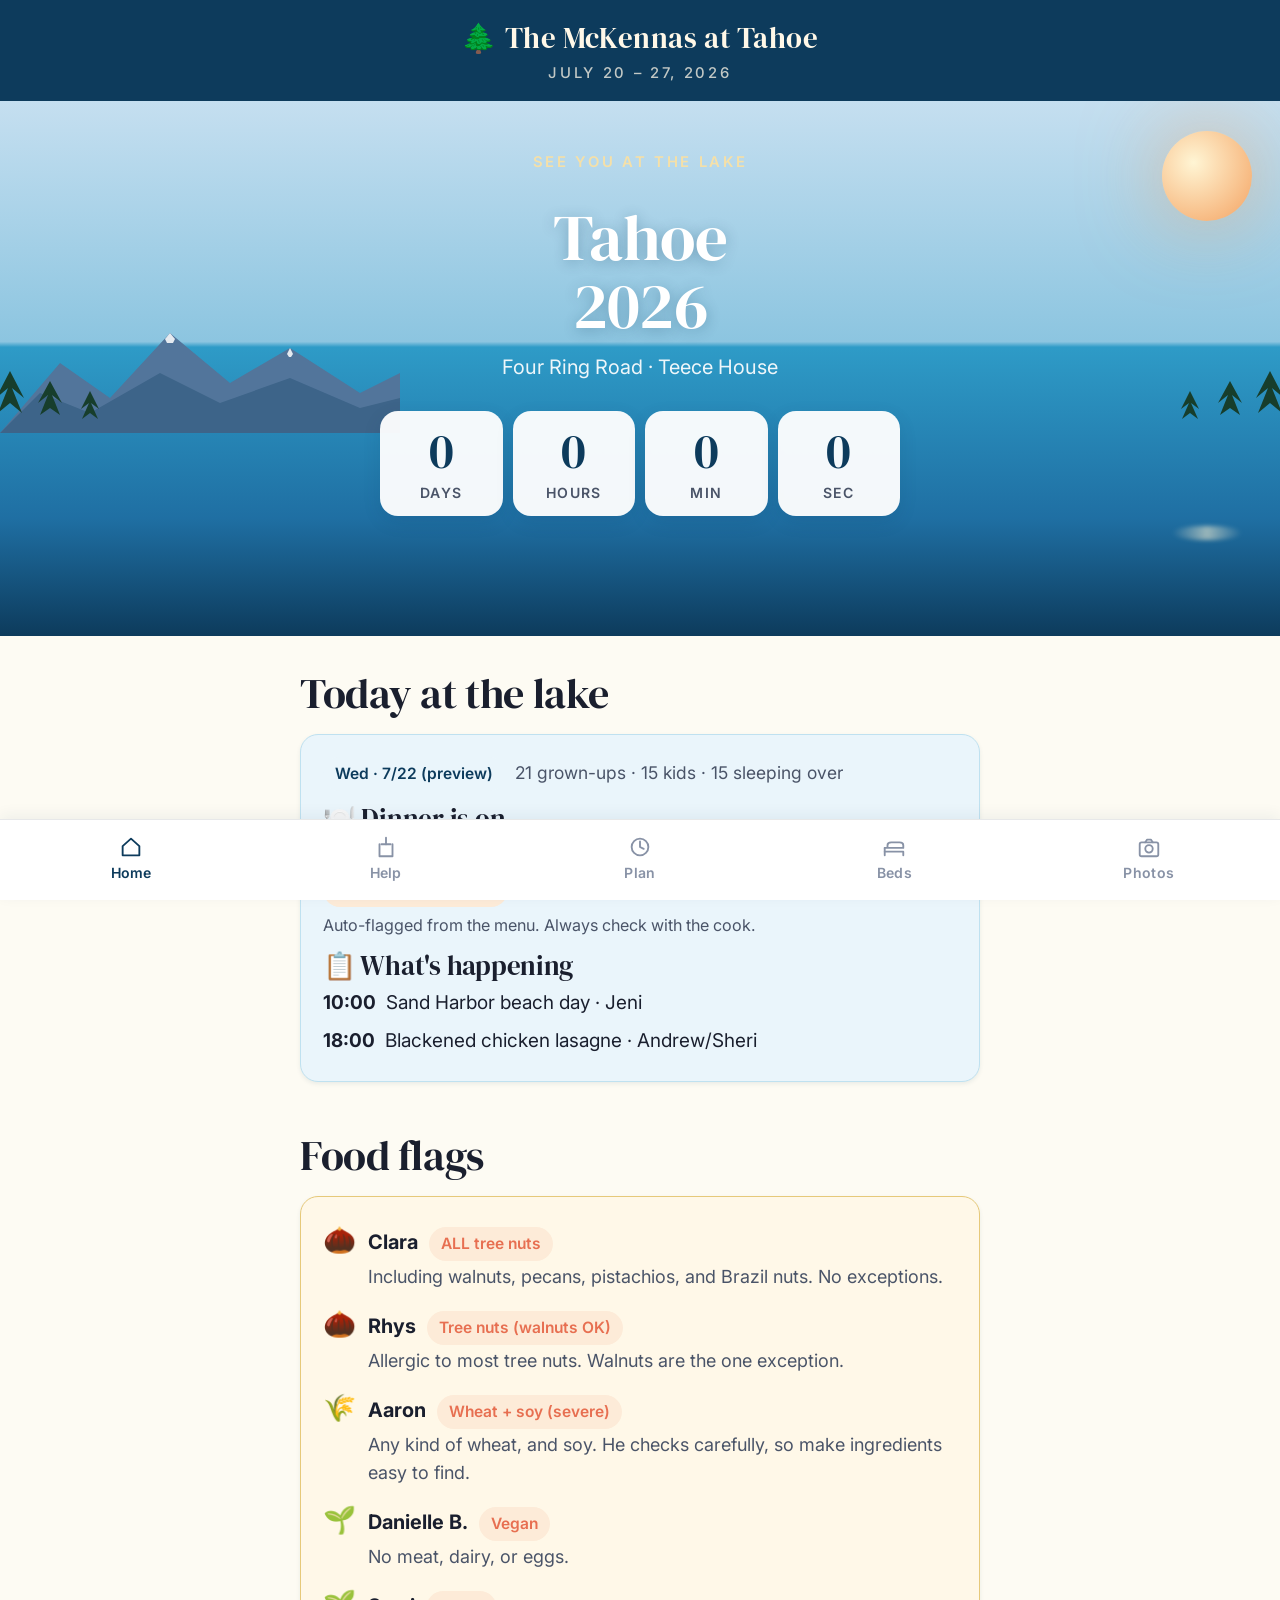
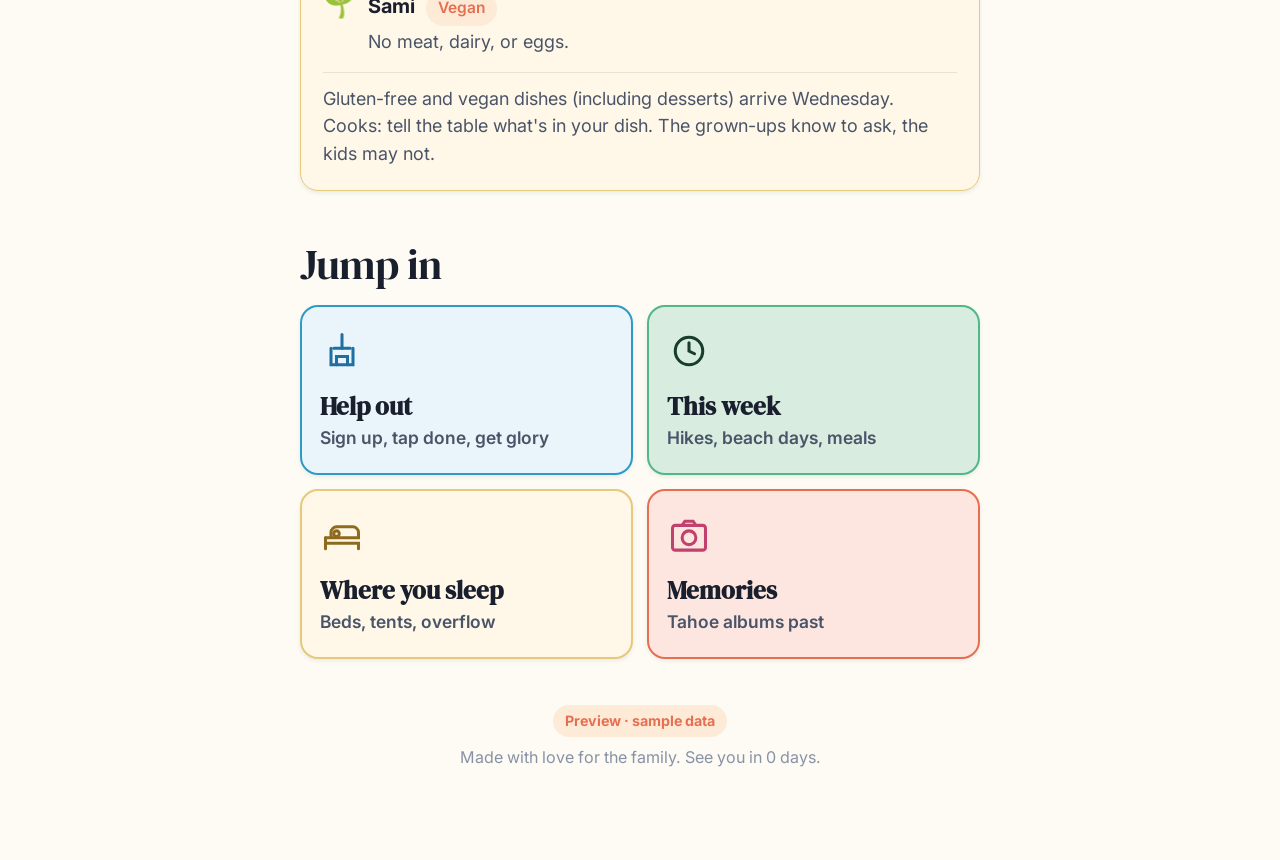
==== index.html @ e863adc7 "Add McKennas Tahoe family reunion site Co-Authored-By: Claude Fable 5 <noreply@anthropic.com>" ====
<!DOCTYPE html>
<html lang="en">
<head>
  <meta charset="UTF-8">
  <meta name="viewport" content="width=device-width, initial-scale=1.0, maximum-scale=5">
  <meta name="theme-color" content="#0d3b5c">
  <title>Tahoe 2026</title>
  <link rel="preconnect" href="https://fonts.googleapis.com">
  <link rel="preconnect" href="https://fonts.gstatic.com" crossorigin>
  <link href="https://fonts.googleapis.com/css2?family=DM+Serif+Display:ital@0;1&family=Inter:wght@400;500;600;700;800&display=swap" rel="stylesheet">
  <link rel="stylesheet" href="styles.css">
</head>
<body>

<header class="topbar">
  <div class="brand">🌲 The McKennas at Tahoe
    <span class="brand-sub">July 20 – 27, 2026</span>
  </div>
</header>

<section class="hero-scene">
  <!-- mountain silhouettes -->
  <svg class="mountains" viewBox="0 0 400 130" preserveAspectRatio="none" xmlns="http://www.w3.org/2000/svg">
    <path d="M 0 130 L 60 60 L 110 95 L 170 30 L 230 80 L 290 45 L 360 90 L 400 70 L 400 130 Z" fill="#52759b" />
    <path d="M 0 130 L 40 90 L 90 110 L 160 70 L 220 100 L 290 75 L 360 105 L 400 95 L 400 130 Z" fill="#3d6489" />
    <!-- snow caps -->
    <path d="M 165 36 L 170 30 L 175 36 L 173 40 L 167 40 Z" fill="#fff" opacity="0.85" />
    <path d="M 287 51 L 290 45 L 293 51 L 291 54 L 289 54 Z" fill="#fff" opacity="0.85" />
  </svg>

  <!-- pine silhouettes -->
  <svg class="pines-left" viewBox="0 0 120 80" xmlns="http://www.w3.org/2000/svg">
    <g fill="#173e2c">
      <path d="M 20 80 L 20 50 L 8 60 L 18 35 L 6 45 L 20 18 L 34 45 L 22 35 L 32 60 L 20 50 Z"/>
      <path d="M 60 80 L 60 55 L 50 62 L 58 42 L 48 50 L 60 28 L 72 50 L 62 42 L 70 62 L 60 55 Z"/>
      <path d="M 100 80 L 100 60 L 92 66 L 99 50 L 91 56 L 100 38 L 109 56 L 101 50 L 108 66 L 100 60 Z"/>
    </g>
  </svg>
  <svg class="pines-right" viewBox="0 0 120 80" xmlns="http://www.w3.org/2000/svg">
    <g fill="#173e2c">
      <path d="M 20 80 L 20 60 L 12 66 L 19 50 L 11 56 L 20 38 L 29 56 L 21 50 L 28 66 L 20 60 Z"/>
      <path d="M 60 80 L 60 55 L 50 62 L 58 42 L 48 50 L 60 28 L 72 50 L 62 42 L 70 62 L 60 55 Z"/>
      <path d="M 100 80 L 100 50 L 88 60 L 98 35 L 86 45 L 100 18 L 114 45 L 102 35 L 112 60 L 100 50 Z"/>
    </g>
  </svg>

  <div class="eyebrow">See you at the lake</div>
  <h1>Tahoe<br>2026</h1>
  <p class="tagline">Four Ring Road · Teece House</p>

  <div class="countdown" id="countdown">
    <div class="unit"><div class="num" id="cd-d">—</div><div class="label">Days</div></div>
    <div class="unit"><div class="num" id="cd-h">—</div><div class="label">Hours</div></div>
    <div class="unit"><div class="num" id="cd-m">—</div><div class="label">Min</div></div>
    <div class="unit"><div class="num" id="cd-s">—</div><div class="label">Sec</div></div>
  </div>
</section>

<main class="shell">

  <section class="section">
    <div class="section-title">
      <h2>Today at the lake</h2>
    </div>
    <div class="card sky">
      <div style="display:flex; align-items: baseline; gap: 10px; margin-bottom: 14px;">
        <span class="pill" id="today-pill">—</span>
        <span style="color: var(--ink-soft); font-size: 0.92rem;" id="today-headcount">—</span>
      </div>
      <h3 style="margin-bottom: 4px;">🍽️ Dinner is on…</h3>
      <p style="font-size: 1.1rem; color: var(--ink); margin-bottom: 4px;" id="dinner-lead">—</p>
      <div id="dinner-allergens" style="margin-bottom: 14px;"></div>
      <h3 style="margin-bottom: 4px;">📋 What's happening</h3>
      <div id="today-plan" style="font-size: 1rem; color: var(--ink);"></div>
    </div>
  </section>

  <section class="section">
    <div class="section-title">
      <h2>Food flags</h2>
    </div>
    <div class="card cream">
      <div id="dietary-list" style="display: flex; flex-direction: column; gap: 12px;"></div>
      <p id="dietary-note" style="margin-top: 16px; font-size: 0.95rem; border-top: 1px solid var(--line); padding-top: 12px;"></p>
    </div>
  </section>

  <section class="section">
    <div class="section-title">
      <h2>Jump in</h2>
    </div>
    <div class="tiles">
      <a class="tile blue" href="chores.html">
        <svg class="tile-ico" viewBox="0 0 32 32" fill="none" stroke="#1f6fa3" stroke-width="2.2" stroke-linecap="round">
          <path d="M 16 4 L 16 14"/>
          <path d="M 10 14 L 22 14"/>
          <path d="M 8 14 L 8 26 L 24 26 L 24 14"/>
          <path d="M 12 26 L 12 20 L 20 20 L 20 26"/>
        </svg>
        <div class="tile-title">Help out</div>
        <div class="tile-sub">Sign up, tap done, get glory</div>
      </a>
      <a class="tile pine" href="schedule.html">
        <svg class="tile-ico" viewBox="0 0 32 32" fill="none" stroke="#173e2c" stroke-width="2.2" stroke-linecap="round">
          <circle cx="16" cy="16" r="10"/>
          <path d="M 16 10 L 16 16 L 20 18"/>
        </svg>
        <div class="tile-title">This week</div>
        <div class="tile-sub">Hikes, beach days, meals</div>
      </a>
      <a class="tile sand" href="lodging.html">
        <svg class="tile-ico" viewBox="0 0 32 32" fill="none" stroke="#8e6a1f" stroke-width="2.2" stroke-linecap="round">
          <path d="M 4 22 L 28 22 L 28 26"/>
          <path d="M 4 18 L 4 26"/>
          <path d="M 4 18 L 28 18 L 28 14 C 28 12 26 10 24 10 L 12 10 C 10 10 8 12 8 14 L 8 18"/>
          <circle cx="12" cy="15" r="2"/>
        </svg>
        <div class="tile-title">Where you sleep</div>
        <div class="tile-sub">Beds, tents, overflow</div>
      </a>
      <a class="tile coral" href="photos.html">
        <svg class="tile-ico" viewBox="0 0 32 32" fill="none" stroke="#c1416e" stroke-width="2.2" stroke-linecap="round">
          <rect x="4" y="9" width="24" height="18" rx="2"/>
          <path d="M 11 9 L 13 6 L 19 6 L 21 9"/>
          <circle cx="16" cy="18" r="5"/>
        </svg>
        <div class="tile-title">Memories</div>
        <div class="tile-sub">Tahoe albums past</div>
      </a>
    </div>
  </section>

  <footer class="foot">
    <div id="mock-tag-foot" class="mock-tag" hidden>Preview · sample data</div>
    <div>Made with love for the family. See you in <span id="cd-days-foot">—</span> days.</div>
  </footer>

</main>

<nav class="tabbar">
  <a class="tab active" href="index.html">
    <svg viewBox="0 0 28 28" fill="none" stroke="currentColor" stroke-width="2" stroke-linecap="round" stroke-linejoin="round"><path d="M 5 13 L 14 5 L 23 13 L 23 23 L 5 23 Z"/></svg>
    <span class="tab-label">Home</span>
  </a>
  <a class="tab" href="chores.html">
    <svg viewBox="0 0 28 28" fill="none" stroke="currentColor" stroke-width="2" stroke-linecap="round" stroke-linejoin="round"><path d="M 14 4 L 14 11"/><path d="M 9 11 L 19 11"/><path d="M 7 11 L 7 24 L 21 24 L 21 11"/></svg>
    <span class="tab-label">Help</span>
  </a>
  <a class="tab" href="schedule.html">
    <svg viewBox="0 0 28 28" fill="none" stroke="currentColor" stroke-width="2" stroke-linecap="round" stroke-linejoin="round"><circle cx="14" cy="14" r="9"/><path d="M 14 8 L 14 14 L 18 16"/></svg>
    <span class="tab-label">Plan</span>
  </a>
  <a class="tab" href="lodging.html">
    <svg viewBox="0 0 28 28" fill="none" stroke="currentColor" stroke-width="2" stroke-linecap="round" stroke-linejoin="round"><path d="M 4 19 L 24 19 L 24 23"/><path d="M 4 15 L 4 23"/><path d="M 4 15 L 24 15 L 24 12 C 24 10 22 9 20 9 L 11 9 C 9 9 7 10 7 12 L 7 15"/></svg>
    <span class="tab-label">Beds</span>
  </a>
  <a class="tab" href="photos.html">
    <svg viewBox="0 0 28 28" fill="none" stroke="currentColor" stroke-width="2" stroke-linecap="round" stroke-linejoin="round"><rect x="4" y="9" width="20" height="15" rx="2"/><path d="M 10 9 L 12 6 L 16 6 L 18 9"/><circle cx="14" cy="16" r="4"/></svg>
    <span class="tab-label">Photos</span>
  </a>
</nav>

<script src="config.js"></script>
<script src="data.js"></script>
<script>
  (async function () {
    const cfg = window.TAHOE_CONFIG;
    const data = await window.TAHOE_DATA.fetchAll();

    const target = new Date(cfg.startDate + "T16:00:00-07:00");
    function tick() {
      const diff = target - new Date();
      const set = (id, v) => { const el = document.getElementById(id); if (el) el.textContent = v; };
      if (diff <= 0) { set("cd-d", 0); set("cd-h", 0); set("cd-m", 0); set("cd-s", 0); set("cd-days-foot", 0); return; }
      const d = Math.floor(diff / 86400000);
      const h = Math.floor((diff / 3600000) % 24);
      const m = Math.floor((diff / 60000) % 60);
      const s = Math.floor((diff / 1000) % 60);
      set("cd-d", d); set("cd-h", h); set("cd-m", m); set("cd-s", s); set("cd-days-foot", d);
    }
    tick(); setInterval(tick, 1000);

    if (data.mock) document.getElementById("mock-tag-foot").hidden = false;

    const realTodayIso = new Date().toISOString().slice(0, 10);
    const inReunion = realTodayIso >= cfg.startDate && realTodayIso <= cfg.endDate;
    const todayIso = inReunion ? realTodayIso : (data.mock ? cfg.demoTodayOverride : cfg.startDate);
    const todayDay = cfg.days.find(d => d.date === todayIso) || cfg.days[0];

    document.getElementById("today-pill").textContent =
      todayDay.label + " · " + todayDay.short + (inReunion ? "" : data.mock ? " (preview)" : " · first day");

    const lead = data.dinnerLeads[todayIso];
    document.getElementById("dinner-lead").textContent =
      lead && lead.leads
        ? lead.leads + (lead.menu ? ": " + lead.menu : "")
        : "Open. Sign up in the sheet";

    // Allergen heads-up scanned from tonight's menu text
    const hits = window.TAHOE_DATA.scanAllergens(lead && lead.menu);
    document.getElementById("dinner-allergens").innerHTML = hits.length
      ? hits.map(h => `<span class="pill warm" style="margin-right: 6px;">⚠️ ${h.label}</span>`).join("") +
        `<div style="font-size: 0.85rem; color: var(--ink-soft); margin-top: 6px;">Auto-flagged from the menu. Always check with the cook.</div>`
      : "";

    // Food flags card
    const dietEl = document.getElementById("dietary-list");
    dietEl.innerHTML = (cfg.dietary || []).map(d => `
      <div style="display: flex; gap: 12px; align-items: baseline;">
        <span style="font-size: 1.4rem; flex: 0 0 auto;">${d.emoji}</span>
        <div>
          <strong style="font-size: 1.05rem;">${d.person}</strong>
          <span class="pill warm" style="margin-left: 6px;">${d.label}</span>
          <div style="color: var(--ink-soft); font-size: 0.95rem; margin-top: 2px;">${d.detail}</div>
        </div>
      </div>
    `).join("");
    document.getElementById("dietary-note").textContent = cfg.dietaryNote || "";

    const plan = data.schedule.filter(s => s.date === todayIso);
    const planEl = document.getElementById("today-plan");
    if (plan.length === 0) {
      planEl.textContent = "No plans set. Go to the lake.";
    } else {
      planEl.innerHTML = plan.map(s => {
        const t = s.time === "all day" ? "All day" : s.time;
        return `<div style="padding: 4px 0;"><strong>${t}</strong> &nbsp;${s.title}${s.lead ? " · " + s.lead : ""}</div>`;
      }).join("");
    }

    const here = data.people.filter(p => (p.days || []).includes(todayDay.short));
    const adults = here.filter(p => p.role === "adult");
    const kids = here.filter(p => p.role === "kid");
    const sleeping = here.filter(p => !p.dayVisitor);
    document.getElementById("today-headcount").textContent =
      `${adults.length} grown-ups · ${kids.length} kids · ${sleeping.length} sleeping over`;
  })();
</script>

</body>
</html>
---- styles.css ----
/* =====================================================================
   Tahoe 2026 — Lake Tahoe summer-postcard design system
   Built for kids, grandparents, and everyone in between.
   - 18px body / 56pt+ tap targets / bottom tab nav
   - vivid lake blue + pine + warm sand
   - chunky friendly serif for headlines
   ===================================================================== */

:root {
  /* Lake palette — saturated, postcard-bright */
  --tahoe-deep:    #0d3b5c;
  --tahoe-blue:    #1f6fa3;
  --tahoe-bright:  #2e9bc7;
  --tahoe-sky:     #bfe1f0;
  --tahoe-mist:    #eaf5fb;

  --pine-deep:     #173e2c;
  --pine:          #2d6a4f;
  --pine-bright:   #52b788;
  --pine-mist:     #d8ece0;

  --sand:          #f5e0a8;
  --sand-deep:     #e6c97a;
  --cream:         #fff8e8;
  --paper:         #fdfbf3;

  --sunset:        #f4a261;
  --coral:         #e76f51;
  --berry:         #c1416e;

  --ink:           #1a1f2e;
  --ink-soft:      #4a5468;
  --ink-faint:     #8892a6;
  --line:          rgba(26, 31, 46, 0.1);

  --shadow-sm:     0 2px 4px rgba(13, 59, 92, 0.08);
  --shadow:        0 6px 18px rgba(13, 59, 92, 0.12);
  --shadow-lg:     0 16px 40px rgba(13, 59, 92, 0.16);

  --radius:        18px;
  --radius-lg:     28px;
  --radius-sm:     10px;
}

* { margin: 0; padding: 0; box-sizing: border-box; }

html { font-size: 18px; }
@media (min-width: 768px) { html { font-size: 19px; } }

body {
  font-family: 'Inter', -apple-system, BlinkMacSystemFont, 'Segoe UI', sans-serif;
  font-size: 1rem;
  line-height: 1.55;
  color: var(--ink);
  background: var(--paper);
  -webkit-font-smoothing: antialiased;
  min-height: 100dvh;
  /* leave room for bottom tab bar */
  padding-bottom: calc(80px + env(safe-area-inset-bottom));
}

h1, h2, h3, h4 {
  font-family: 'DM Serif Display', 'Playfair Display', Georgia, serif;
  font-weight: 400;
  line-height: 1.05;
  letter-spacing: -0.01em;
  color: var(--ink);
}
h1 { font-size: clamp(2.4rem, 9vw, 3.4rem); }
h2 { font-size: clamp(1.7rem, 5.5vw, 2.2rem); }
h3 { font-size: clamp(1.25rem, 3.5vw, 1.4rem); }
p  { color: var(--ink-soft); }

a { color: var(--tahoe-blue); text-decoration: none; font-weight: 600; }
a:hover { color: var(--tahoe-deep); }

/* ===== Layout shell ===== */
.shell {
  max-width: 720px;
  margin: 0 auto;
  padding: 0 20px;
}

/* ===== Top bar (minimal, just brand) ===== */
.topbar {
  background: var(--tahoe-deep);
  color: var(--cream);
  padding: 16px 20px;
  text-align: center;
}
.topbar .brand {
  font-family: 'DM Serif Display', Georgia, serif;
  font-size: 1.5rem;
  letter-spacing: 0.02em;
}
.topbar .brand-sub {
  display: block;
  font-family: 'Inter', sans-serif;
  font-size: 0.78rem;
  letter-spacing: 0.18em;
  text-transform: uppercase;
  opacity: 0.75;
  margin-top: 2px;
  font-weight: 500;
}

/* ===== Hero scene (lake illustration) ===== */
.hero-scene {
  background:
    linear-gradient(180deg, #c5dff0 0%, #8cc5e0 45%, #2e9bc7 46%, #1f6fa3 78%, #0d3b5c 100%);
  position: relative;
  overflow: hidden;
  padding: 50px 20px 120px;
  text-align: center;
  color: white;
}
.hero-scene::before, .hero-scene::after {
  /* sun + reflection */
  content: "";
  position: absolute;
  border-radius: 50%;
  background: #fff5d4;
  box-shadow: 0 0 60px rgba(255, 245, 212, 0.6);
}
.hero-scene::before { /* sun */
  width: 90px; height: 90px;
  top: 30px; right: 28px;
  background: radial-gradient(circle at 35% 35%, #fff5d4, #f4a261);
  box-shadow: 0 0 80px rgba(244, 162, 97, 0.55);
}
.hero-scene::after { /* sun reflection on lake */
  width: 70px; height: 14px;
  bottom: 18%; right: 38px;
  background: linear-gradient(90deg, transparent, #fff5d4, transparent);
  opacity: 0.55;
  filter: blur(2px);
  box-shadow: none;
}
.mountains {
  position: absolute;
  bottom: 38%;
  left: 0; right: 0;
  height: 130px;
  pointer-events: none;
}
.pines-left, .pines-right {
  position: absolute;
  bottom: 38%;
  height: 80px;
  pointer-events: none;
}
.pines-left { left: -10px; }
.pines-right { right: -10px; }

.hero-scene h1 {
  color: white;
  position: relative;
  z-index: 2;
  text-shadow: 0 2px 14px rgba(13, 59, 92, 0.3);
  margin-top: 30px;
}
.hero-scene .eyebrow {
  position: relative;
  z-index: 2;
  font-family: 'Inter', sans-serif;
  text-transform: uppercase;
  letter-spacing: 0.18em;
  font-size: 0.78rem;
  font-weight: 600;
  color: var(--sand);
  margin-bottom: 8px;
}
.hero-scene .tagline {
  position: relative;
  z-index: 2;
  color: white;
  opacity: 0.92;
  font-size: 1.05rem;
  margin-top: 12px;
}

/* ===== Section hero (smaller, per page) ===== */
.page-hero {
  background: var(--tahoe-deep);
  color: white;
  padding: 32px 20px 36px;
  text-align: center;
  position: relative;
  overflow: hidden;
}
.page-hero h1 { color: white; }
.page-hero .eyebrow {
  font-family: 'Inter', sans-serif;
  text-transform: uppercase;
  letter-spacing: 0.18em;
  font-size: 0.72rem;
  font-weight: 600;
  color: var(--sand);
  margin-bottom: 10px;
}
.page-hero .tagline { color: var(--tahoe-sky); margin-top: 8px; font-size: 1rem; }
.page-hero::after {
  /* scalloped/wavy bottom edge */
  content: "";
  position: absolute;
  left: 0; right: 0; bottom: -1px;
  height: 22px;
  background:
    radial-gradient(circle at 10px 22px, var(--paper) 18px, transparent 19px) repeat-x;
  background-size: 36px 22px;
}

/* ===== Countdown ===== */
.countdown {
  display: grid;
  grid-template-columns: repeat(4, 1fr);
  gap: 10px;
  margin: 28px auto 0;
  max-width: 520px;
  position: relative;
  z-index: 2;
}
.countdown .unit {
  background: rgba(255, 255, 255, 0.95);
  border-radius: var(--radius);
  padding: 16px 6px 12px;
  box-shadow: var(--shadow);
}
.countdown .num {
  font-family: 'DM Serif Display', Georgia, serif;
  font-size: clamp(2rem, 8vw, 2.6rem);
  color: var(--tahoe-deep);
  line-height: 1;
}
.countdown .label {
  font-size: 0.74rem;
  color: var(--ink-soft);
  text-transform: uppercase;
  letter-spacing: 0.1em;
  margin-top: 6px;
  font-weight: 600;
}

/* ===== Section ===== */
.section {
  padding: 36px 0 16px;
}
.section .section-title {
  display: flex;
  align-items: center;
  gap: 12px;
  margin-bottom: 18px;
}
.section .section-title h2 { margin: 0; }
.section .section-title .ico {
  width: 40px; height: 40px; flex: 0 0 40px;
}

/* ===== Card ===== */
.card {
  background: white;
  border: 1px solid var(--line);
  border-radius: var(--radius);
  padding: 22px;
  box-shadow: var(--shadow-sm);
}
.card + .card { margin-top: 14px; }
.card.cream  { background: var(--cream); border-color: var(--sand-deep); }
.card.sky    { background: var(--tahoe-mist); border-color: var(--tahoe-sky); }
.card.pine   { background: var(--pine-mist); border-color: var(--pine-bright); }
.card h3 { margin-bottom: 6px; }
.card .lead { font-size: 1rem; color: var(--ink-soft); }

/* ===== Big tile buttons (home page) ===== */
.tiles {
  display: grid;
  grid-template-columns: 1fr 1fr;
  gap: 14px;
  margin-top: 8px;
}
.tile {
  display: block;
  padding: 22px 18px;
  border-radius: var(--radius);
  background: white;
  border: 2px solid transparent;
  box-shadow: var(--shadow-sm);
  text-align: left;
  color: var(--ink);
  min-height: 140px;
  transition: transform 120ms, box-shadow 120ms;
}
.tile:hover, .tile:active {
  transform: translateY(-2px);
  box-shadow: var(--shadow);
  color: var(--ink);
}
.tile .tile-ico {
  width: 44px; height: 44px;
  margin-bottom: 10px;
}
.tile .tile-title {
  font-family: 'DM Serif Display', Georgia, serif;
  font-size: 1.3rem;
  line-height: 1.15;
}
.tile .tile-sub {
  font-size: 0.92rem;
  color: var(--ink-soft);
  margin-top: 4px;
}
.tile.blue  { background: var(--tahoe-mist); border-color: var(--tahoe-bright); }
.tile.pine  { background: var(--pine-mist); border-color: var(--pine-bright); }
.tile.sand  { background: var(--cream); border-color: var(--sand-deep); }
.tile.coral { background: #fde6df; border-color: var(--coral); }

/* ===== Big buttons (universal, kid- and elder-friendly) ===== */
.btn {
  display: inline-flex;
  align-items: center;
  justify-content: center;
  gap: 8px;
  padding: 16px 26px;
  background: var(--tahoe-blue);
  color: white;
  border: none;
  border-radius: 999px;
  font-weight: 700;
  font-size: 1rem;
  font-family: inherit;
  cursor: pointer;
  min-height: 52px;
  box-shadow: 0 4px 0 rgba(13, 59, 92, 0.25);
  transition: transform 80ms, box-shadow 120ms;
}
.btn:hover  { background: var(--tahoe-deep); }
.btn:active { transform: translateY(2px); box-shadow: 0 2px 0 rgba(13, 59, 92, 0.25); }
.btn.pine   { background: var(--pine); box-shadow: 0 4px 0 rgba(23, 62, 44, 0.3); }
.btn.pine:hover { background: var(--pine-deep); }
.btn.coral  { background: var(--coral); box-shadow: 0 4px 0 rgba(193, 65, 55, 0.3); }
.btn.coral:hover { background: var(--berry); }
.btn.ghost  { background: white; color: var(--tahoe-deep); border: 2px solid var(--tahoe-sky); box-shadow: none; }
.btn:disabled { opacity: 0.55; cursor: default; transform: none; box-shadow: none; }

/* ===== Pill ===== */
.pill {
  display: inline-flex; align-items: center; gap: 6px;
  padding: 5px 12px;
  border-radius: 999px;
  font-size: 0.82rem;
  font-weight: 600;
  background: var(--tahoe-mist);
  color: var(--tahoe-deep);
}
.pill.warm  { background: #fdebd8; color: var(--coral); }
.pill.pine  { background: var(--pine-mist); color: var(--pine-deep); }
.pill.muted { background: rgba(26,31,46,0.06); color: var(--ink-soft); }

/* ===== Today's signups (chores) ===== */
.signup-list {
  display: flex; flex-direction: column; gap: 12px;
}
.signup-row {
  display: flex;
  align-items: center;
  gap: 14px;
  padding: 16px 18px;
  background: var(--cream);
  border: 2px solid var(--sand-deep);
  border-radius: var(--radius);
  min-height: 80px;
}
.signup-row.done {
  background: var(--pine-mist);
  border-color: var(--pine-bright);
}
.signup-row.open {
  background: white;
  border: 2px dashed var(--ink-faint);
}
.signup-row .what {
  flex: 1;
  font-size: 1.05rem;
  font-weight: 600;
}
.signup-row .what small {
  display: block;
  font-weight: 400;
  color: var(--ink-soft);
  font-size: 0.92rem;
  margin-top: 2px;
}
.signup-row .done-stamp {
  display: inline-flex;
  align-items: center;
  gap: 6px;
  font-family: 'DM Serif Display', Georgia, serif;
  color: var(--pine-deep);
  font-size: 1.15rem;
}

/* ===== Heatmap (now called "Help-out wall") ===== */
.heatwrap {
  overflow-x: auto;
  margin: 0 -20px;
  padding: 0 20px;
}
.heatmap {
  display: grid;
  grid-template-columns: 130px repeat(7, 1fr);
  gap: 5px;
  min-width: 600px;
  align-items: center;
}
.heatmap .h-head {
  text-align: center;
  font-size: 0.78rem;
  color: var(--ink-soft);
  font-weight: 600;
}
.heatmap .h-head .day { font-family: 'DM Serif Display', Georgia, serif; font-size: 1.05rem; color: var(--ink); }
.heatmap .h-name {
  font-size: 1rem;
  font-weight: 600;
  color: var(--ink);
  padding-right: 10px;
  white-space: nowrap;
  overflow: hidden;
  text-overflow: ellipsis;
}
.heatmap .h-name .title-tag {
  display: inline-block;
  margin-left: 4px;
  font-size: 0.95rem;
}
.heatmap .cell {
  aspect-ratio: 1 / 1;
  border-radius: 7px;
  background: var(--heat, #eef3f6);
  border: 1px solid transparent;
}
.heatmap .cell.today { border-color: var(--sunset); border-width: 2px; }
.heatmap .cell.empty { background: #f4f6f8; opacity: 0.5; }

.legend { display: flex; align-items: center; gap: 6px; font-size: 0.82rem; color: var(--ink-soft); }
.legend .swatch { width: 16px; height: 16px; border-radius: 4px; }

/* ===== Leaderboard ===== */
.lb { display: grid; gap: 10px; }
.lb-row {
  display: grid;
  grid-template-columns: 50px 1fr auto;
  align-items: center;
  gap: 14px;
  padding: 14px 18px;
  border-radius: var(--radius);
  background: var(--cream);
  border: 1px solid var(--sand-deep);
}
.lb-row:nth-child(1) { background: linear-gradient(90deg, #fff1be, var(--cream)); }
.lb-row:nth-child(2) { background: linear-gradient(90deg, #eceef1, var(--cream)); }
.lb-row:nth-child(3) { background: linear-gradient(90deg, #f4dcc1, var(--cream)); }
.lb-row .rank {
  font-family: 'DM Serif Display', Georgia, serif;
  font-size: 1.6rem;
  text-align: center;
}
.lb-row .who { font-size: 1.08rem; font-weight: 600; }
.lb-row .who small { display: block; color: var(--ink-soft); font-weight: 500; font-size: 0.85rem; margin-top: 2px; }
.lb-row .count {
  font-family: 'DM Serif Display', Georgia, serif;
  font-size: 1.7rem;
  color: var(--pine-deep);
}

/* ===== Schedule day card ===== */
.day-card { margin-bottom: 16px; }
.day-card .day-head {
  display: flex; align-items: baseline; gap: 12px;
  padding-bottom: 12px;
  border-bottom: 2px solid var(--line);
  margin-bottom: 6px;
}
.day-card .day-head .name {
  font-family: 'DM Serif Display', Georgia, serif;
  font-size: 1.6rem;
  color: var(--tahoe-deep);
}
.day-card .day-head .date {
  font-size: 0.92rem;
  color: var(--ink-faint);
  font-weight: 500;
  text-transform: uppercase;
  letter-spacing: 0.08em;
}
.day-item {
  display: grid;
  grid-template-columns: 70px 1fr auto;
  align-items: start;
  gap: 12px;
  padding: 14px 0;
  border-bottom: 1px solid var(--line);
}
.day-item:last-child { border-bottom: none; }
.day-item .time {
  font-family: 'DM Serif Display', Georgia, serif;
  font-size: 1.1rem;
  color: var(--tahoe-blue);
}
.day-item .title { font-weight: 600; font-size: 1.02rem; line-height: 1.3; }
.day-item .lead { font-size: 0.9rem; color: var(--ink-soft); margin-top: 2px; }

/* ===== Lodging card-list (no horizontal scroll) ===== */
.bed-list { display: flex; flex-direction: column; gap: 12px; }
.bed-card {
  background: white;
  border: 1px solid var(--line);
  border-radius: var(--radius);
  padding: 16px 18px;
}
.bed-card .bed-head {
  display: flex; align-items: baseline; gap: 10px; justify-content: space-between;
  margin-bottom: 8px;
}
.bed-card .bed-room { font-family: 'DM Serif Display', Georgia, serif; font-size: 1.18rem; color: var(--ink); }
.bed-card .bed-type {
  font-size: 0.85rem; color: var(--ink-soft); font-weight: 600;
  text-transform: uppercase; letter-spacing: 0.06em;
}
.bed-days {
  display: grid;
  grid-template-columns: repeat(7, 1fr);
  gap: 4px;
  margin-top: 8px;
}
.bed-days .d {
  text-align: center;
  font-size: 0.7rem;
  color: var(--ink-faint);
  padding: 6px 2px 4px;
  font-weight: 600;
  text-transform: uppercase;
}
.bed-days .v {
  text-align: center;
  font-size: 0.78rem;
  padding: 8px 2px;
  border-radius: var(--radius-sm);
  background: var(--tahoe-mist);
  color: var(--tahoe-deep);
  font-weight: 600;
  min-height: 38px;
  display: flex; align-items: center; justify-content: center;
  line-height: 1.1;
}
.bed-days .v.empty { background: rgba(26,31,46,0.05); color: var(--ink-faint); font-weight: 400; }

.location-band {
  margin: 28px 0 14px;
  padding: 8px 16px;
  background: var(--pine);
  color: var(--cream);
  border-radius: 999px;
  font-family: 'DM Serif Display', Georgia, serif;
  font-size: 1.1rem;
  display: inline-block;
}

/* ===== Photos grid ===== */
.album-grid {
  display: grid;
  grid-template-columns: 1fr;
  gap: 18px;
  margin-top: 8px;
}
@media (min-width: 560px) {
  .album-grid { grid-template-columns: 1fr 1fr; }
}
.album-card {
  display: block;
  padding: 26px 22px;
  background:
    linear-gradient(135deg, rgba(255,255,255,0.92), rgba(255,255,255,0.96)),
    linear-gradient(135deg, var(--tahoe-bright), var(--pine-bright));
  background-blend-mode: multiply;
  border-radius: var(--radius);
  color: var(--ink);
  box-shadow: var(--shadow);
  border: 1px solid var(--line);
  min-height: 180px;
  position: relative;
  overflow: hidden;
  transition: transform 140ms, box-shadow 140ms;
}
.album-card:hover { transform: translateY(-2px); box-shadow: var(--shadow-lg); color: var(--ink); }
.album-card .year {
  display: inline-block;
  padding: 4px 12px;
  background: var(--tahoe-deep);
  color: white;
  border-radius: 999px;
  font-size: 0.75rem;
  font-weight: 700;
  letter-spacing: 0.06em;
  text-transform: uppercase;
  margin-bottom: 12px;
}
.album-card .title {
  font-family: 'DM Serif Display', Georgia, serif;
  font-size: 1.5rem;
  line-height: 1.15;
  margin-bottom: 10px;
}
.album-card .open {
  font-size: 0.92rem;
  color: var(--tahoe-blue);
  font-weight: 700;
}

/* ===== Activity ticker ===== */
.ticker {
  background: var(--pine-mist);
  border-left: 4px solid var(--pine-bright);
  border-radius: var(--radius-sm);
  padding: 14px 18px;
}
.ticker-item {
  font-size: 0.95rem;
  color: var(--pine-deep);
  padding: 2px 0;
}

/* ===== Bottom tab bar ===== */
.tabbar {
  position: fixed;
  bottom: 0; left: 0; right: 0;
  background: white;
  border-top: 1px solid var(--line);
  display: grid;
  grid-template-columns: repeat(5, 1fr);
  padding: 6px 4px calc(8px + env(safe-area-inset-bottom));
  box-shadow: 0 -4px 14px rgba(13, 59, 92, 0.06);
  z-index: 50;
}
.tab {
  display: flex;
  flex-direction: column;
  align-items: center;
  justify-content: center;
  gap: 2px;
  padding: 8px 4px;
  color: var(--ink-faint);
  font-size: 0.74rem;
  font-weight: 600;
  text-decoration: none;
  border-radius: var(--radius-sm);
  min-height: 56px;
  letter-spacing: 0.02em;
}
.tab svg { width: 26px; height: 26px; display: block; }
.tab.active { color: var(--tahoe-deep); }
.tab.active svg path,
.tab.active svg circle,
.tab.active svg rect,
.tab.active svg line { stroke: var(--tahoe-deep); }
.tab.active .tab-label { color: var(--tahoe-deep); }

/* ===== Toast ===== */
.toast {
  position: fixed;
  bottom: calc(96px + env(safe-area-inset-bottom));
  left: 50%;
  transform: translateX(-50%) translateY(20px);
  background: var(--ink);
  color: white;
  padding: 14px 22px;
  border-radius: 999px;
  font-size: 0.98rem;
  font-weight: 600;
  box-shadow: var(--shadow-lg);
  opacity: 0;
  pointer-events: none;
  transition: opacity 200ms, transform 200ms;
  z-index: 60;
  display: flex; align-items: center; gap: 14px;
  max-width: calc(100vw - 32px);
}
.toast.show {
  opacity: 1;
  transform: translateX(-50%) translateY(0);
  pointer-events: auto;
}
.toast .undo {
  background: rgba(255,255,255,0.2);
  border: none;
  color: white;
  padding: 6px 14px;
  border-radius: 999px;
  cursor: pointer;
  font-weight: 700;
  font-family: inherit;
  font-size: 0.92rem;
}

/* ===== Confetti pop ===== */
@keyframes pop {
  0% { transform: scale(0); opacity: 1; }
  60% { transform: scale(1.4); opacity: 1; }
  100% { transform: scale(2); opacity: 0; }
}
.pop {
  position: absolute;
  pointer-events: none;
  font-size: 1.6rem;
  animation: pop 700ms ease-out forwards;
}

/* ===== Footer ===== */
footer.foot {
  text-align: center;
  padding: 30px 20px 10px;
  color: var(--ink-faint);
  font-size: 0.85rem;
}
.mock-tag {
  display: inline-block;
  padding: 5px 12px;
  background: #fdebd8;
  color: var(--coral);
  border-radius: 999px;
  font-size: 0.75rem;
  font-weight: 700;
  margin-bottom: 8px;
}
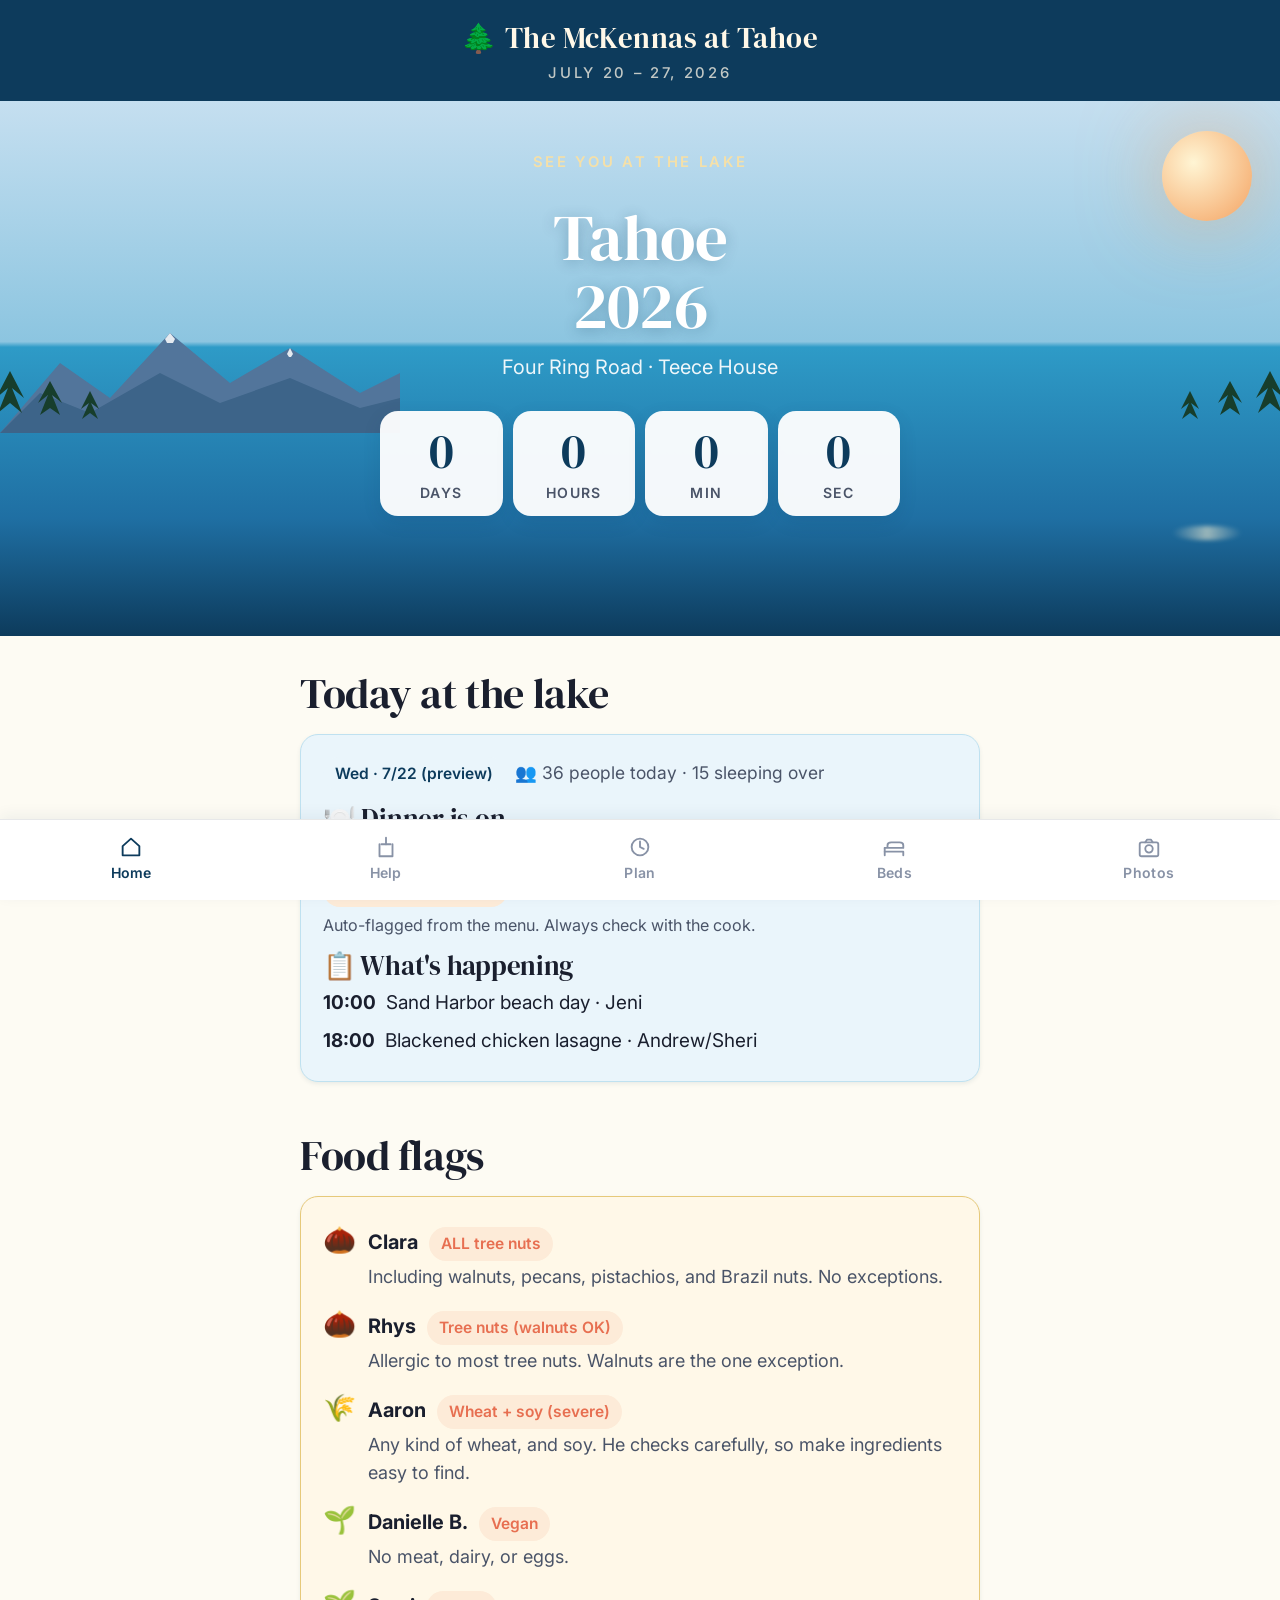
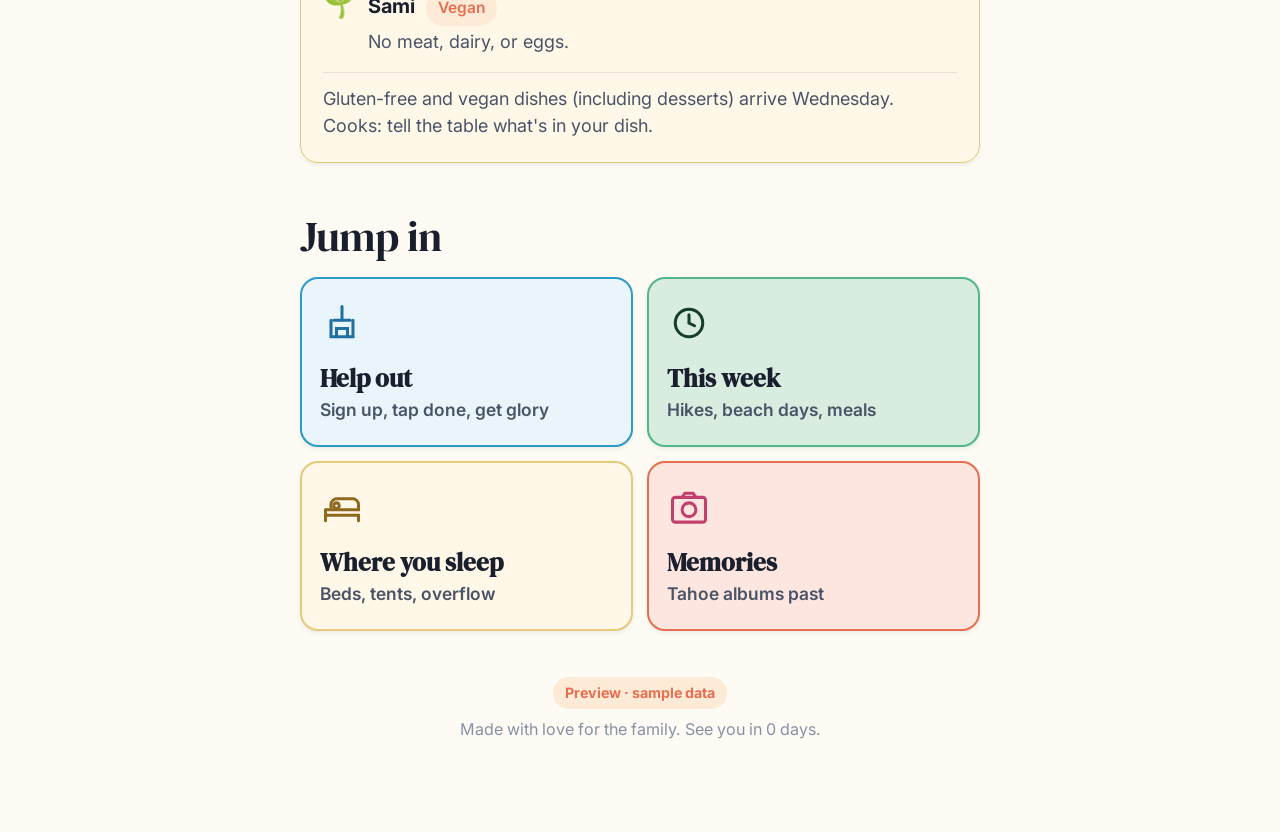
==== commit bfc2657e: "Birthday emoji for celebrations; home headcount shows total from sheet summary rows Co-Authored-By: " ====
--- a/index.html
+++ b/index.html
@@ -228,12 +228,13 @@
       }).join("");
     }
 
+    // Totals come from the head counts tab's own summary rows when available.
     const here = data.people.filter(p => (p.days || []).includes(todayDay.short));
-    const adults = here.filter(p => p.role === "adult");
-    const kids = here.filter(p => p.role === "kid");
-    const sleeping = here.filter(p => !p.dayVisitor);
+    const total = (data.dayTotals || {})[todayIso] ?? here.length;
+    const sleeping = (data.nightTotals || {})[todayIso]
+      ?? here.filter(p => !p.dayVisitor).length;
     document.getElementById("today-headcount").textContent =
-      `${adults.length} grown-ups · ${kids.length} kids · ${sleeping.length} sleeping over`;
+      `👥 ${total} people today · ${sleeping} sleeping over`;
   })();
 </script>
 
--- a/styles.css
+++ b/styles.css
@@ -722,6 +722,7 @@
   color: var(--ink-faint);
   font-size: 0.85rem;
 }
+.mock-tag[hidden] { display: none; }
 .mock-tag {
   display: inline-block;
   padding: 5px 12px;
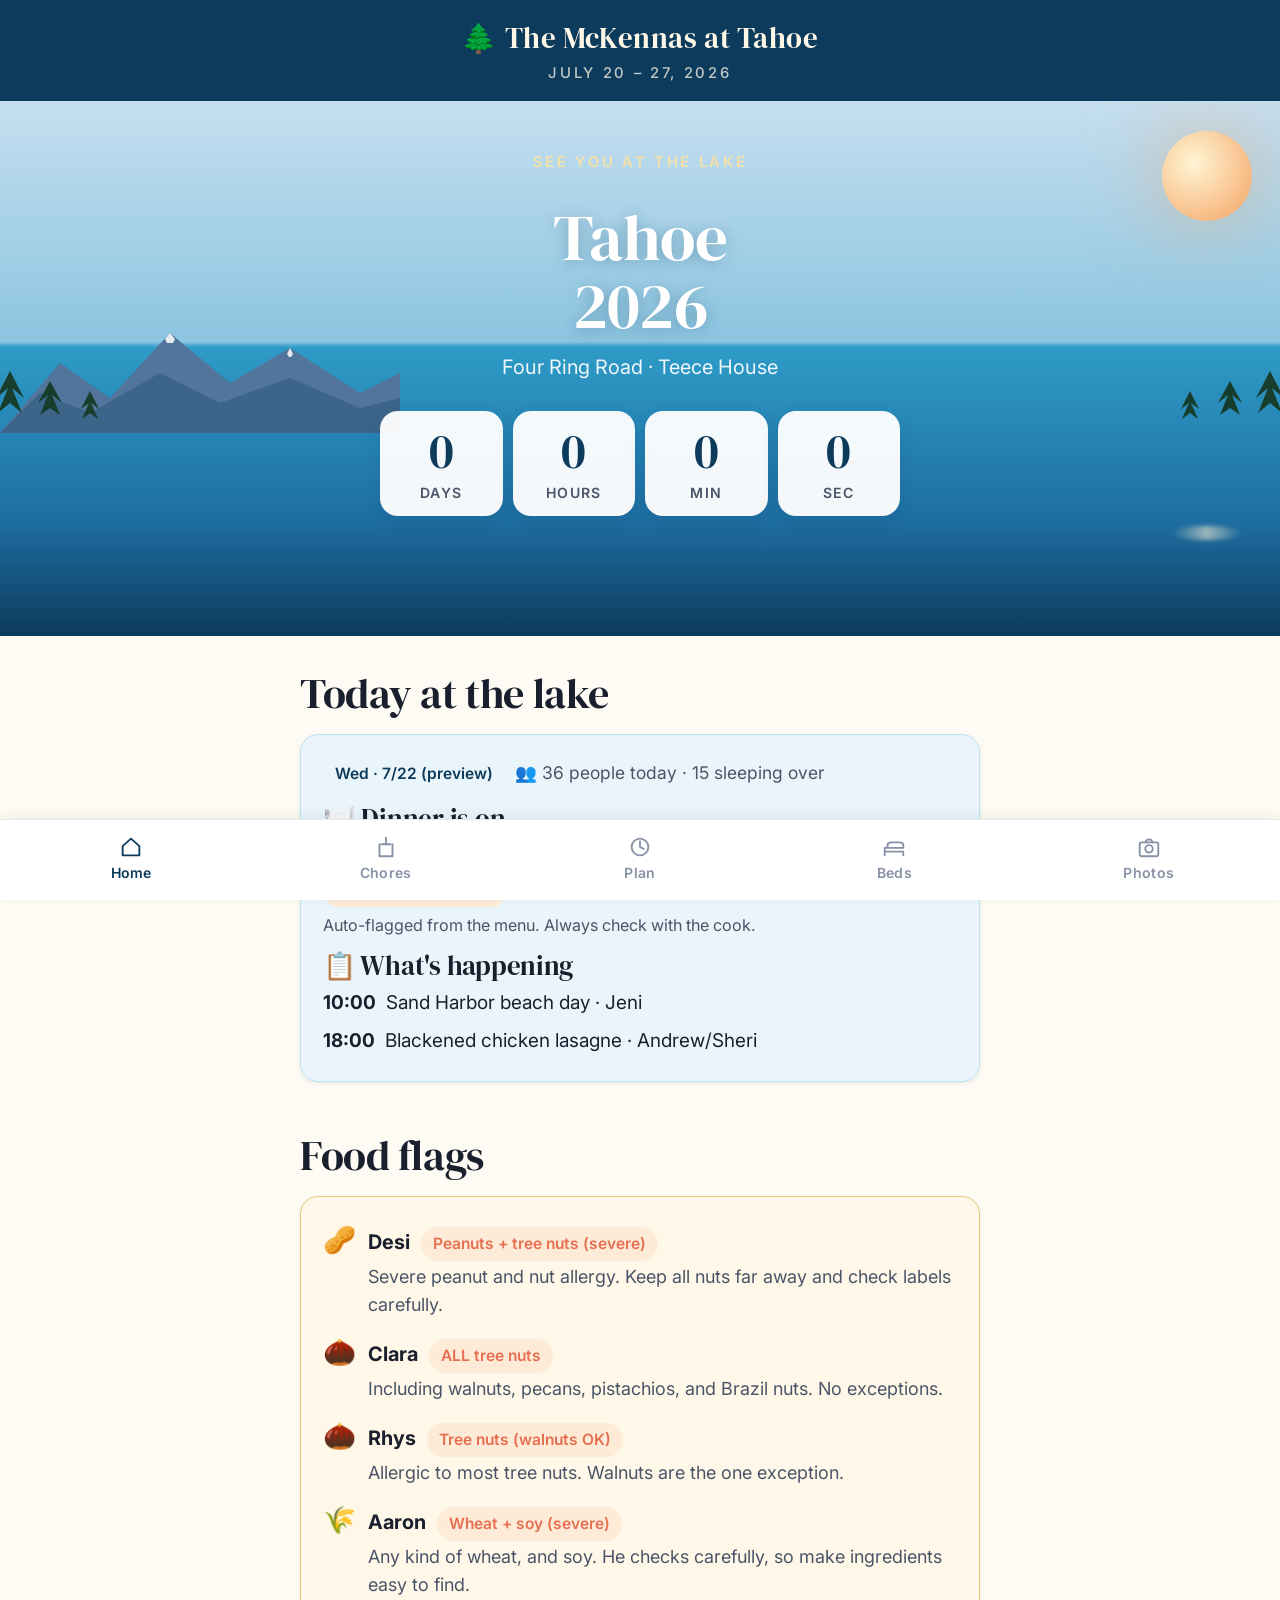
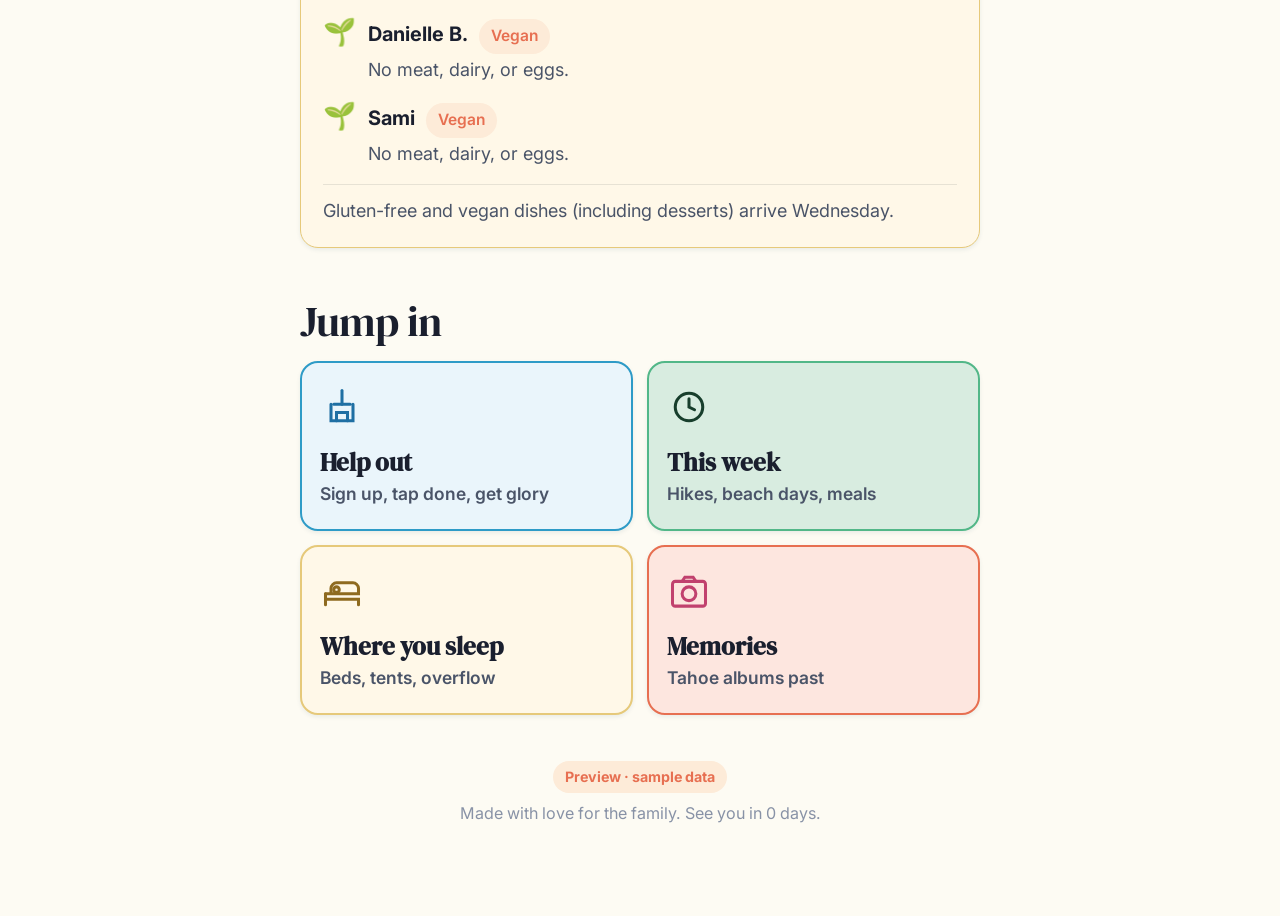
==== commit b50ad8ef: "Rename Help tab to Chores; throttle background refresh" ====
--- a/index.html
+++ b/index.html
@@ -144,7 +144,7 @@
   </a>
   <a class="tab" href="chores.html">
     <svg viewBox="0 0 28 28" fill="none" stroke="currentColor" stroke-width="2" stroke-linecap="round" stroke-linejoin="round"><path d="M 14 4 L 14 11"/><path d="M 9 11 L 19 11"/><path d="M 7 11 L 7 24 L 21 24 L 21 11"/></svg>
-    <span class="tab-label">Help</span>
+    <span class="tab-label">Chores</span>
   </a>
   <a class="tab" href="schedule.html">
     <svg viewBox="0 0 28 28" fill="none" stroke="currentColor" stroke-width="2" stroke-linecap="round" stroke-linejoin="round"><circle cx="14" cy="14" r="9"/><path d="M 14 8 L 14 14 L 18 16"/></svg>
--- a/styles.css
+++ b/styles.css
@@ -356,6 +356,17 @@
 .pill.pine  { background: var(--pine-mist); color: var(--pine-deep); }
 .pill.muted { background: rgba(26,31,46,0.06); color: var(--ink-soft); }
 
+/* Per-kind pill colors — each activity type reads as its own color */
+.pill.k-meal   { background: #fdebd8; color: #c25e2a; }  /* orange  */
+.pill.k-party  { background: #fbe0e8; color: #c2344f; }  /* rose    */
+.pill.k-hike   { background: #dcefdc; color: #2e7d4f; }  /* green   */
+.pill.k-bike   { background: #d3efe9; color: #1c8a78; }  /* teal    */
+.pill.k-beach  { background: #d8eef7; color: #1f7a9c; }  /* sky     */
+.pill.k-boat   { background: #dde3f7; color: #3a4fb0; }  /* indigo  */
+.pill.k-game   { background: #ece0f7; color: #7a3fb0; }  /* purple  */
+.pill.k-talent { background: #fce0f2; color: #b8368f; }  /* magenta */
+.pill.k-kids   { background: #fbeecb; color: #a86a12; }  /* amber   */
+
 /* ===== Today's signups (chores) ===== */
 .signup-list {
   display: flex; flex-direction: column; gap: 12px;
